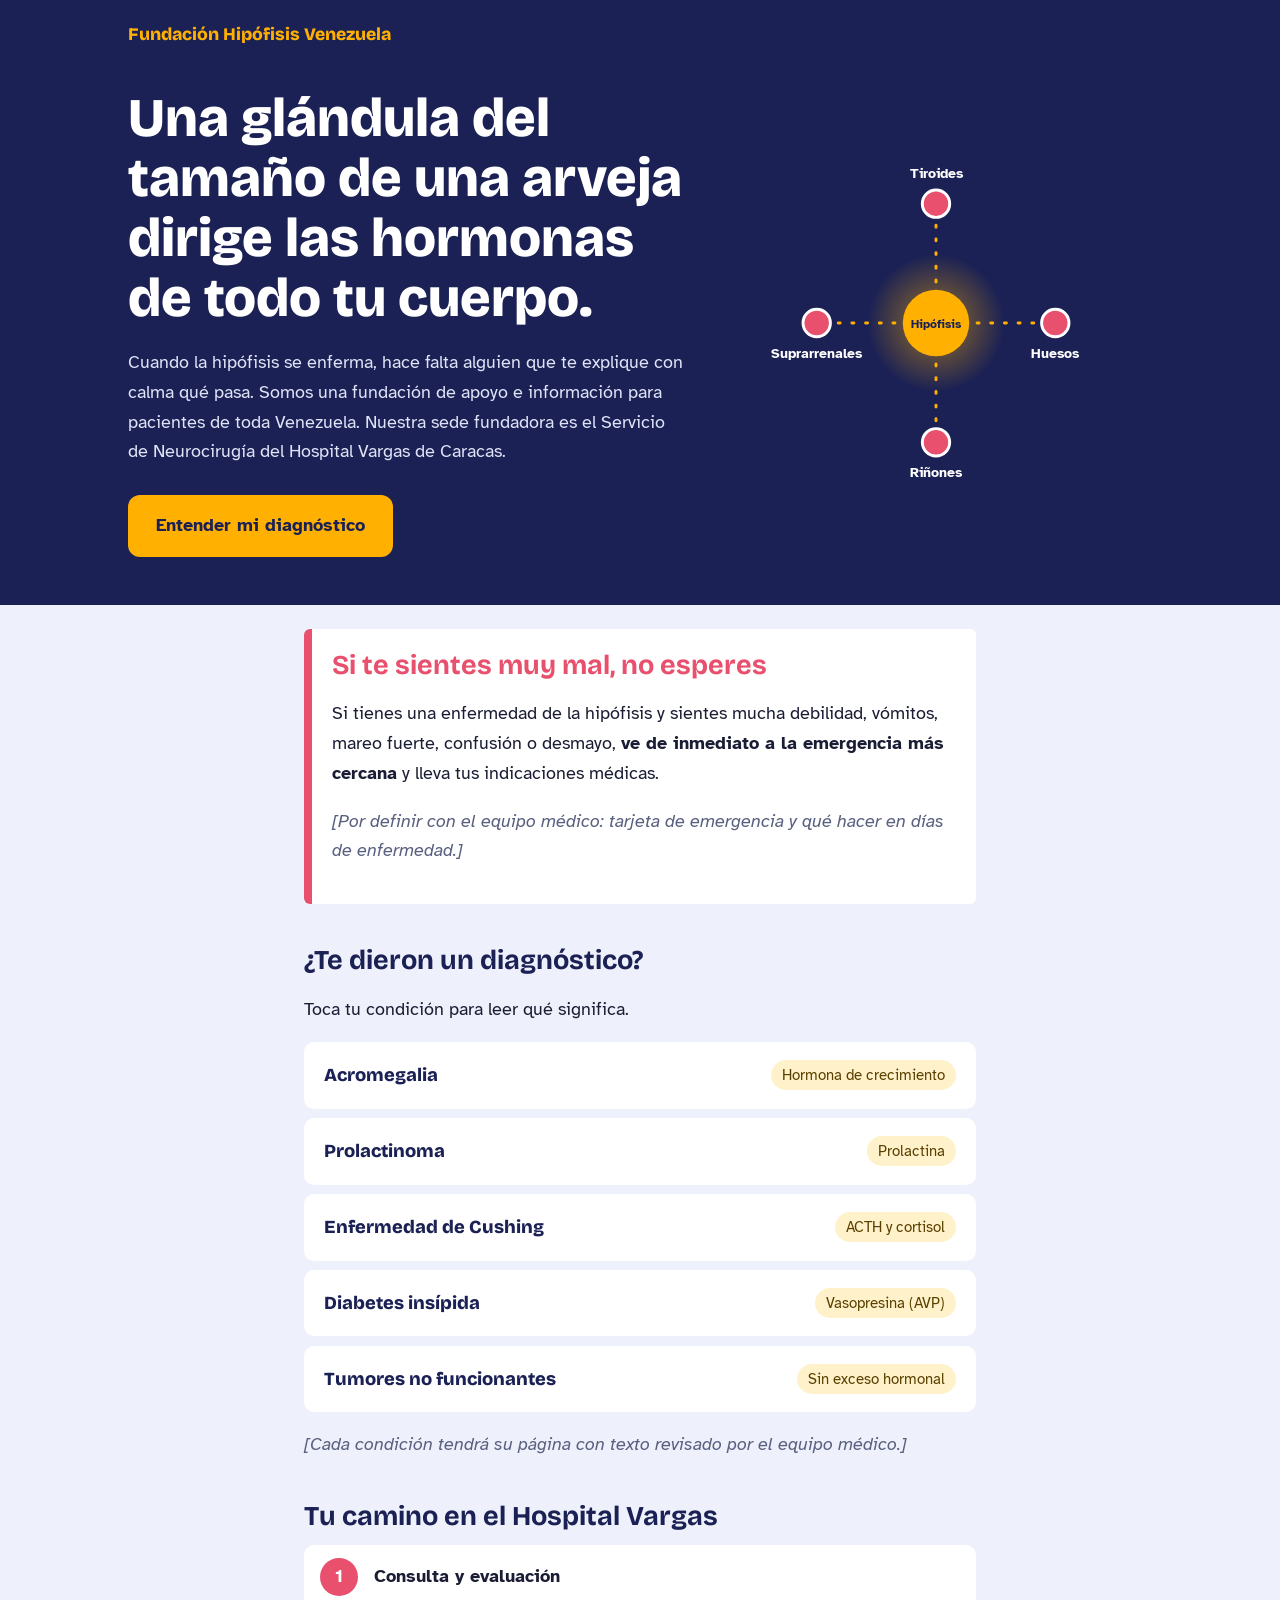
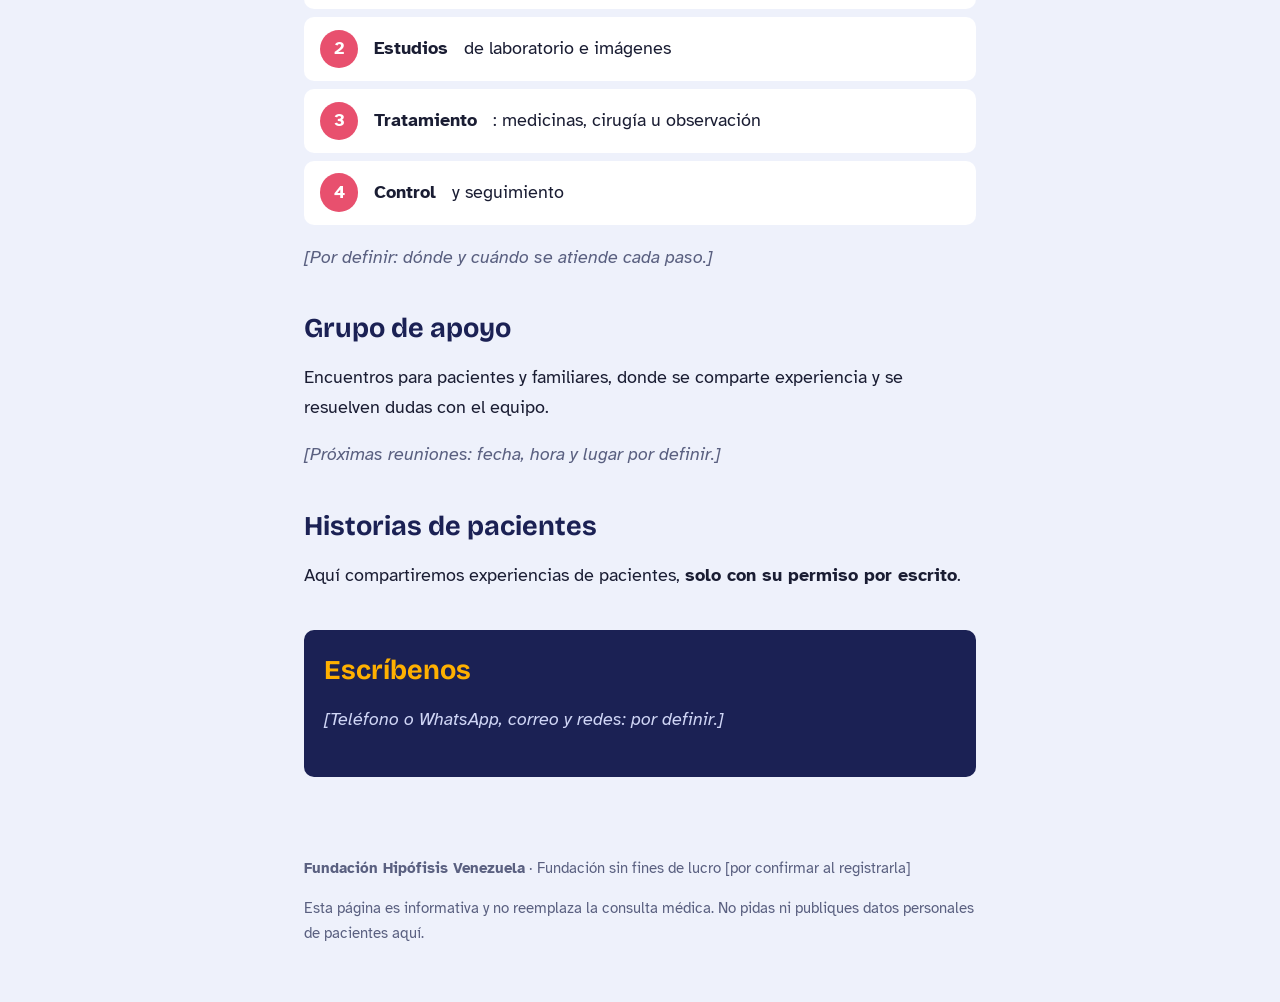
==== index.html @ edbc63cb "Página inicial de Fundación Hipófisis Venezuela Co-Authored-By: Claude Sonnet 5.5 <noreply@anthropic" ====
<!doctype html>
<html lang="es">
<head>
  <meta charset="utf-8">
  <meta name="viewport" content="width=device-width, initial-scale=1">
  <title>Fundación Hipófisis Venezuela</title>
  <meta name="description" content="Fundación Hipófisis Venezuela: información y apoyo para pacientes con enfermedades de la hipófisis. Sede fundadora: Hospital Vargas de Caracas.">
  <link rel="preconnect" href="https://fonts.googleapis.com">
  <link rel="preconnect" href="https://fonts.gstatic.com" crossorigin>
  <link rel="stylesheet" href="https://fonts.googleapis.com/css2?family=Atkinson+Hyperlegible:wght@400;700&family=Bricolage+Grotesque:opsz,wght@12..96,600;12..96,800&display=swap">
  <link rel="stylesheet" href="style.css">
</head>
<body>
  <header class="portada">
    <div class="marca">Fundación Hipófisis Venezuela</div>

    <div class="portada-contenido">
      <div class="portada-texto">
        <h1>Una glándula del tamaño de una arveja dirige las hormonas de todo tu cuerpo.</h1>
        <p>Cuando la hipófisis se enferma, hace falta alguien que te explique con calma qué pasa. Somos una fundación de apoyo e información para pacientes de toda Venezuela. Nuestra sede fundadora es el Servicio de Neurocirugía del Hospital Vargas de Caracas.</p>
        <a class="boton" href="#diagnostico">Entender mi diagnóstico</a>
      </div>

      <svg class="ilustracion" viewBox="0 0 360 360" role="img" aria-label="La hipófisis, al centro, envía mensajes hormonales a la tiroides, las suprarrenales, los huesos y los riñones">
        <defs>
          <radialGradient id="brillo">
            <stop offset="0" stop-color="#FFB000" stop-opacity=".55"/>
            <stop offset="1" stop-color="#FFB000" stop-opacity="0"/>
          </radialGradient>
        </defs>
        <g class="lineas" stroke="#FFB000" stroke-width="3" stroke-linecap="round" fill="none">
          <line x1="180" y1="180" x2="180" y2="70"/>
          <line x1="180" y1="180" x2="290" y2="180"/>
          <line x1="180" y1="180" x2="180" y2="290"/>
          <line x1="180" y1="180" x2="70" y2="180"/>
        </g>
        <circle cx="180" cy="180" r="70" fill="url(#brillo)"/>
        <circle cx="180" cy="180" r="34" fill="#FFB000"/>
        <g fill="#E8506E" stroke="#fff" stroke-width="3">
          <circle cx="180" cy="58" r="14"/>
          <circle cx="302" cy="180" r="14"/>
          <circle cx="180" cy="302" r="14"/>
          <circle cx="58" cy="180" r="14"/>
        </g>
        <g fill="#fff" font-family="Atkinson Hyperlegible, system-ui, sans-serif" font-size="14" font-weight="700" text-anchor="middle">
          <text x="180" y="32">Tiroides</text>
          <text x="302" y="216">Huesos</text>
          <text x="180" y="338">Riñones</text>
          <text x="58" y="216">Suprarrenales</text>
          <text x="180" y="185" fill="#1B2154" font-size="12">Hipófisis</text>
        </g>
      </svg>
    </div>
  </header>

  <main>
    <section class="emergencia" aria-labelledby="t-emergencia">
      <h2 id="t-emergencia">Si te sientes muy mal, no esperes</h2>
      <p>Si tienes una enfermedad de la hipófisis y sientes mucha debilidad, vómitos, mareo fuerte, confusión o desmayo, <strong>ve de inmediato a la emergencia más cercana</strong> y lleva tus indicaciones médicas.</p>
      <p class="nota">[Por definir con el equipo médico: tarjeta de emergencia y qué hacer en días de enfermedad.]</p>
    </section>

    <section id="diagnostico" aria-labelledby="t-diagnostico">
      <h2 id="t-diagnostico">¿Te dieron un diagnóstico?</h2>
      <p>Toca tu condición para leer qué significa.</p>

      <details>
        <summary><span class="nombre">Acromegalia</span><span class="hormona">Hormona de crecimiento</span></summary>
        <p>Hay demasiada hormona de crecimiento. Suele notarse de forma lenta, con cambios en manos, pies y rostro.</p>
      </details>
      <details>
        <summary><span class="nombre">Prolactinoma</span><span class="hormona">Prolactina</span></summary>
        <p>Es un tumor de la hipófisis que produce prolactina. Los síntomas dependen de la persona y del tamaño del tumor.</p>
      </details>
      <details>
        <summary><span class="nombre">Enfermedad de Cushing</span><span class="hormona">ACTH y cortisol</span></summary>
        <p>Un tumor de la hipófisis hace que el cuerpo produzca demasiado cortisol. Se desarrolla poco a poco.</p>
      </details>
      <details>
        <summary><span class="nombre">Diabetes insípida</span><span class="hormona">Vasopresina (AVP)</span></summary>
        <p>El cuerpo no retiene bien el agua: hay mucha sed y se orina en abundancia. También se llama déficit de AVP.</p>
      </details>
      <details>
        <summary><span class="nombre">Tumores no funcionantes</span><span class="hormona">Sin exceso hormonal</span></summary>
        <p>No producen hormonas de más, pero pueden presionar estructuras cercanas, como los nervios de la vista.</p>
      </details>

      <p class="nota">[Cada condición tendrá su página con texto revisado por el equipo médico.]</p>
    </section>

    <section aria-labelledby="t-camino">
      <h2 id="t-camino">Tu camino en el Hospital Vargas</h2>
      <ol class="pasos">
        <li><strong>Consulta y evaluación</strong></li>
        <li><strong>Estudios</strong> de laboratorio e imágenes</li>
        <li><strong>Tratamiento</strong>: medicinas, cirugía u observación</li>
        <li><strong>Control</strong> y seguimiento</li>
      </ol>
      <p class="nota">[Por definir: dónde y cuándo se atiende cada paso.]</p>
    </section>

    <section aria-labelledby="t-apoyo">
      <h2 id="t-apoyo">Grupo de apoyo</h2>
      <p>Encuentros para pacientes y familiares, donde se comparte experiencia y se resuelven dudas con el equipo.</p>
      <p class="nota">[Próximas reuniones: fecha, hora y lugar por definir.]</p>
    </section>

    <section aria-labelledby="t-historias">
      <h2 id="t-historias">Historias de pacientes</h2>
      <p>Aquí compartiremos experiencias de pacientes, <strong>solo con su permiso por escrito</strong>.</p>
    </section>

    <section id="contacto" class="contacto" aria-labelledby="t-contacto">
      <h2 id="t-contacto">Escríbenos</h2>
      <p class="nota">[Teléfono o WhatsApp, correo y redes: por definir.]</p>
    </section>
  </main>

  <footer>
    <p><strong>Fundación Hipófisis Venezuela</strong> · Fundación sin fines de lucro [por confirmar al registrarla]</p>
    <p>Esta página es informativa y no reemplaza la consulta médica. No pidas ni publiques datos personales de pacientes aquí.</p>
  </footer>
</body>
</html>
---- style.css ----
:root {
  --indigo: #1B2154;
  --guayaba: #E8506E;
  --mango: #FFB000;
  --hielo: #EEF1FB;
  --tinta: #1A1D33;
  --suave: #5a6080;
}

* { box-sizing: border-box; }

body {
  margin: 0;
  font-family: "Atkinson Hyperlegible", system-ui, sans-serif;
  font-size: 1.125rem;
  line-height: 1.65;
  color: var(--tinta);
  background: var(--hielo);
}

h1, h2, .marca, .nombre {
  font-family: "Bricolage Grotesque", "Atkinson Hyperlegible", system-ui, sans-serif;
}

a:focus-visible, summary:focus-visible {
  outline: 4px solid var(--mango);
  outline-offset: 3px;
}

/* Portada */
.portada {
  background: var(--indigo);
  color: #fff;
  padding: 1.25rem 1rem 3rem;
}
.marca {
  max-width: 64rem;
  margin: 0 auto 2.5rem;
  font-weight: 800;
  font-size: 1.1rem;
  color: var(--mango);
}
.portada-contenido {
  max-width: 64rem;
  margin: 0 auto;
  display: grid;
  gap: 2rem;
  align-items: center;
}
.portada h1 {
  font-size: clamp(2rem, 6vw, 3.4rem);
  line-height: 1.1;
  font-weight: 800;
  margin: 0 0 1.25rem;
}
.portada p { max-width: 38rem; margin: 0 0 1.75rem; color: #dfe3f7; }
.boton {
  display: inline-block;
  background: var(--mango);
  color: var(--indigo);
  font-weight: 700;
  padding: 1rem 1.75rem;
  border-radius: 12px;
  text-decoration: none;
  min-height: 3.25rem;
}
.boton:hover { background: #ffc233; }
.ilustracion { width: 100%; max-width: 22rem; justify-self: center; }

/* Único movimiento: mensajes que salen de la hipófisis */
.lineas line { stroke-dasharray: 2 12; animation: fluir 1.6s linear infinite; }
@keyframes fluir { to { stroke-dashoffset: -28; } }
@media (prefers-reduced-motion: reduce) {
  .lineas line { animation: none; }
}

@media (min-width: 52rem) {
  .portada-contenido { grid-template-columns: 1.3fr 1fr; }
}

/* Contenido */
main { max-width: 44rem; margin: 0 auto; padding: 1.5rem 1rem; }
section { margin: 0 0 2.5rem; }
h2 {
  font-size: 1.7rem;
  line-height: 1.2;
  color: var(--indigo);
  margin: 0 0 .75rem;
}
.nota { color: var(--suave); font-style: italic; }

.emergencia {
  background: #fff;
  border-left: 8px solid var(--guayaba);
  border-radius: 6px;
  padding: 1.25rem;
}
.emergencia h2 { color: var(--guayaba); }

/* Condiciones: cada una muestra su hormona */
details {
  background: #fff;
  border-radius: 10px;
  margin: 0 0 .6rem;
  border: 2px solid transparent;
}
details[open] { border-color: var(--indigo); }
summary {
  cursor: pointer;
  list-style: none;
  padding: 1rem 1.1rem;
  min-height: 3.5rem;
  display: flex;
  flex-wrap: wrap;
  justify-content: space-between;
  align-items: center;
  gap: .4rem .75rem;
}
summary::-webkit-details-marker { display: none; }
.nombre { font-weight: 800; font-size: 1.15rem; color: var(--indigo); }
.hormona {
  font-size: .95rem;
  background: #FFF1C9;
  color: #5a4000;
  padding: .15rem .7rem;
  border-radius: 99px;
}
details p { margin: 0; padding: 0 1.1rem 1.1rem; }

/* Pasos: aquí sí hay una secuencia */
.pasos { list-style: none; margin: 0 0 1rem; padding: 0; counter-reset: paso; }
.pasos li {
  counter-increment: paso;
  display: flex;
  align-items: center;
  gap: 1rem;
  background: #fff;
  padding: .8rem 1rem;
  border-radius: 10px;
  margin-bottom: .5rem;
}
.pasos li::before {
  content: counter(paso);
  flex: none;
  width: 2.4rem;
  height: 2.4rem;
  border-radius: 50%;
  background: var(--guayaba);
  color: #fff;
  font-weight: 800;
  display: grid;
  place-items: center;
}

.contacto {
  background: var(--indigo);
  color: #fff;
  padding: 1.5rem 1.25rem;
  border-radius: 10px;
}
.contacto h2 { color: var(--mango); }
.contacto .nota { color: #cfd5f5; }

footer {
  max-width: 44rem;
  margin: 0 auto;
  padding: 0 1rem 2.5rem;
  font-size: .95rem;
  color: var(--suave);
}
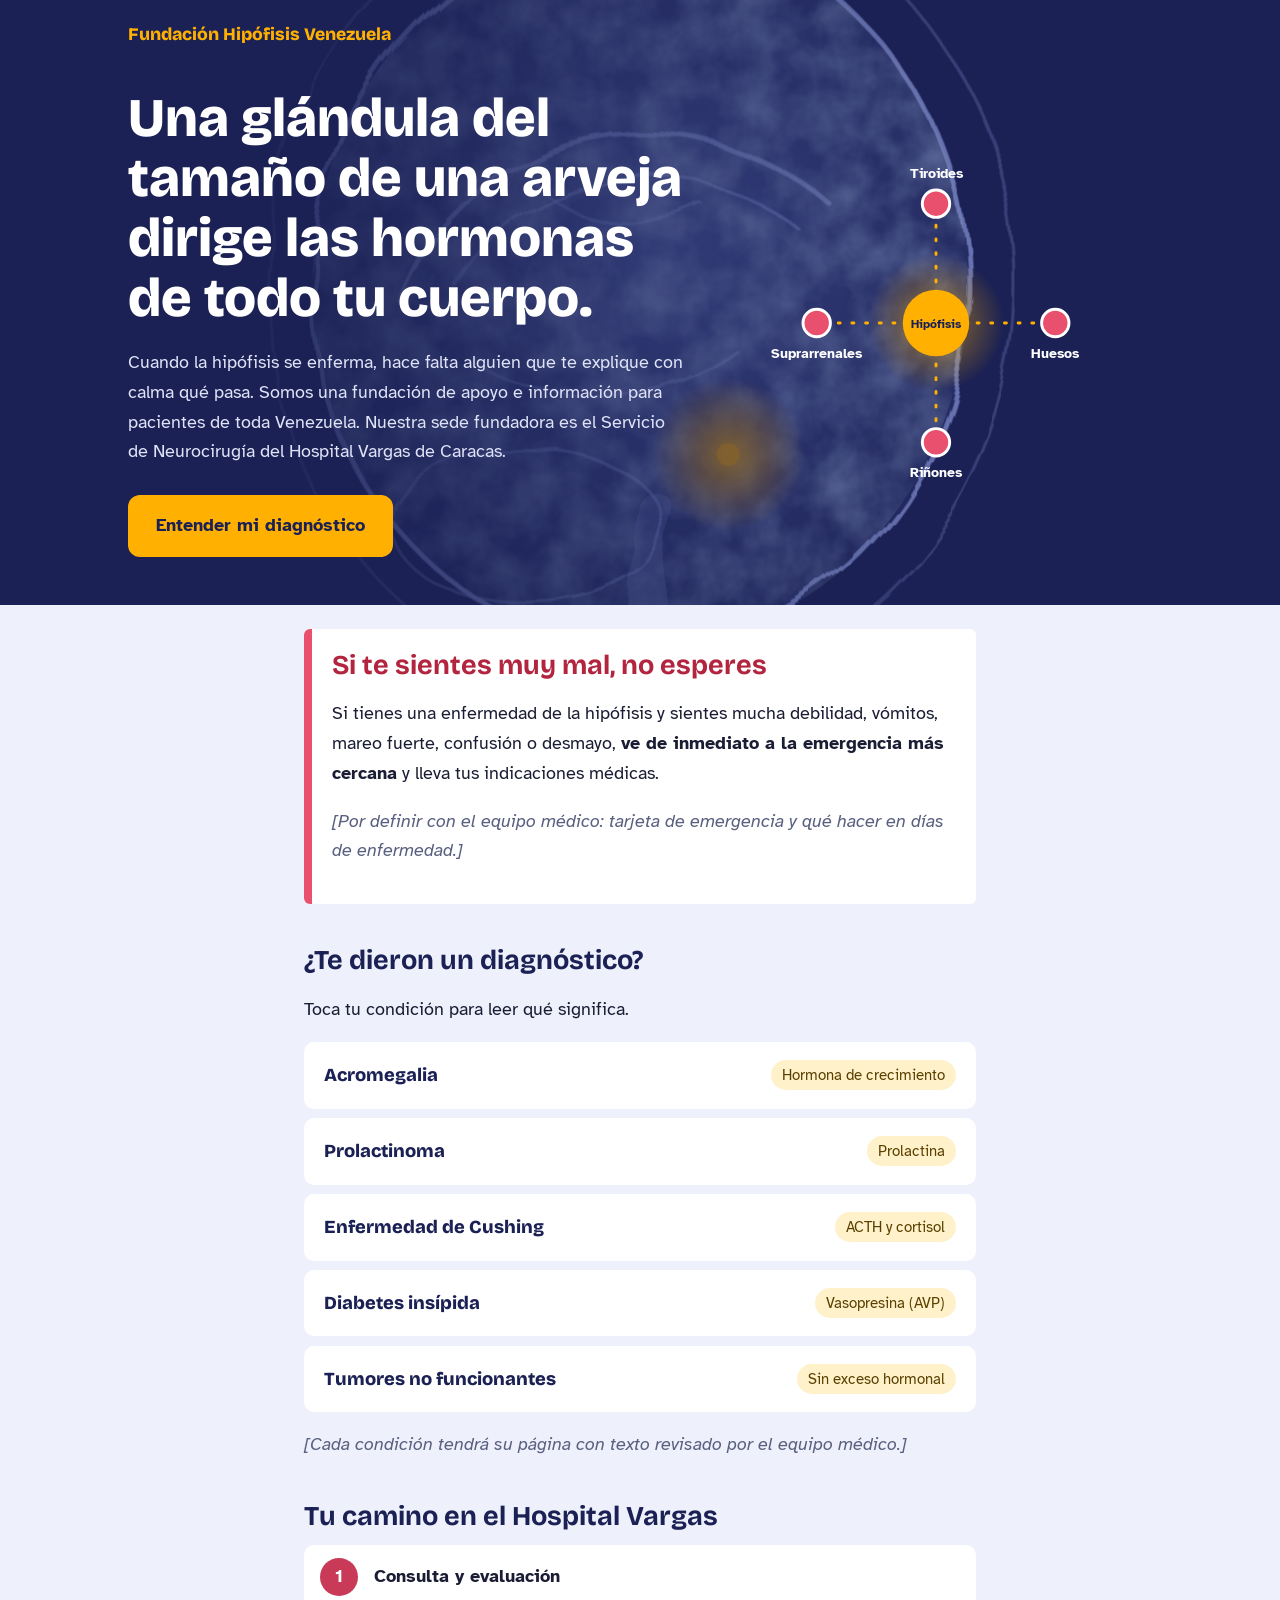
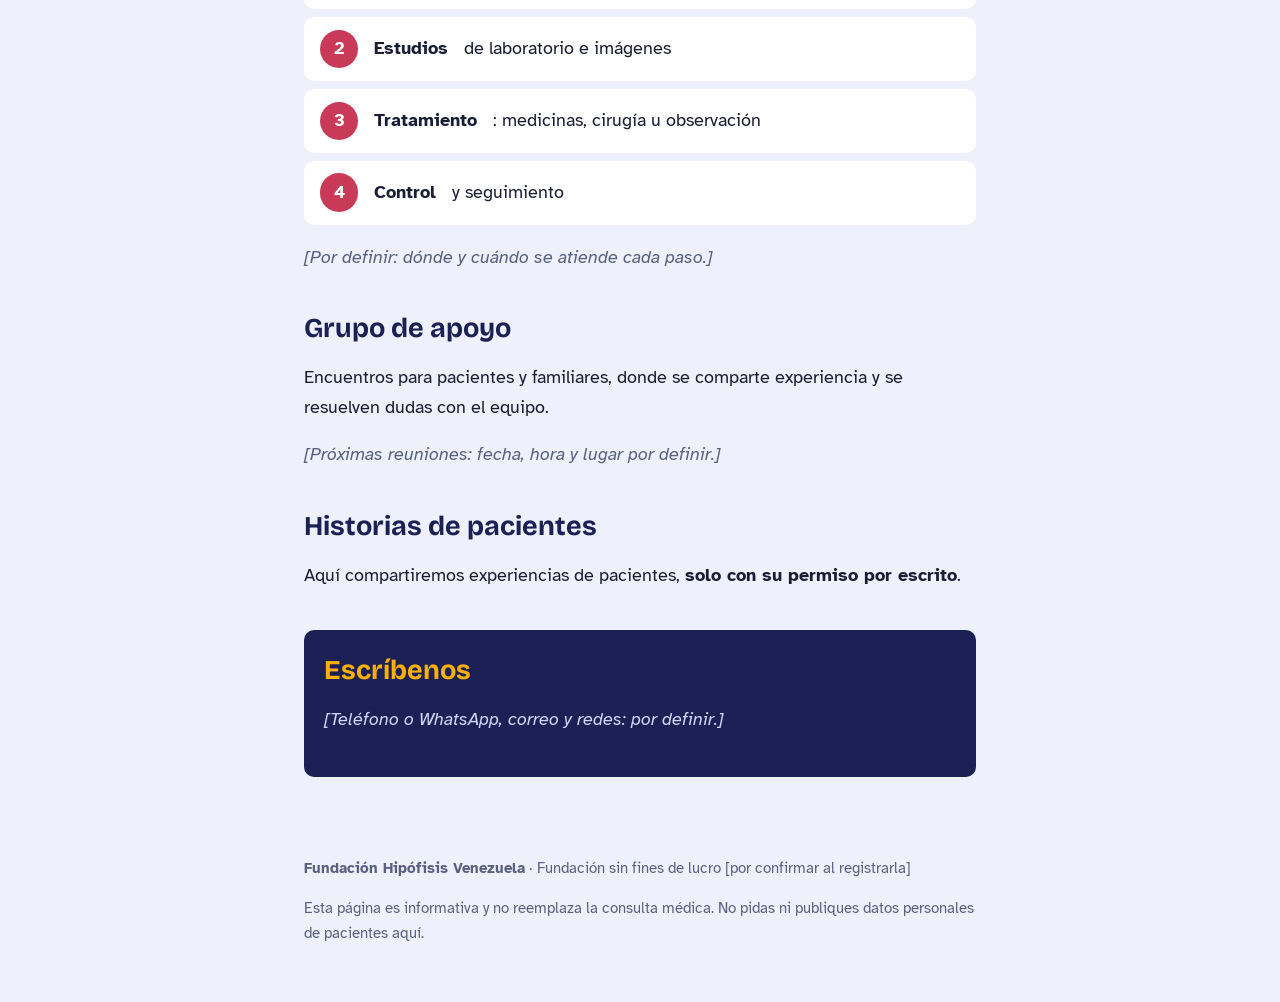
==== commit 302dd02f: "Fondo estilo resonancia, mejor contraste, vista previa al compartir y accesibilidad Co-Authored-By: " ====
--- a/index.html
+++ b/index.html
@@ -5,13 +5,53 @@
   <meta name="viewport" content="width=device-width, initial-scale=1">
   <title>Fundación Hipófisis Venezuela</title>
   <meta name="description" content="Fundación Hipófisis Venezuela: información y apoyo para pacientes con enfermedades de la hipófisis. Sede fundadora: Hospital Vargas de Caracas.">
+  <meta name="theme-color" content="#1B2154">
+  <meta property="og:type" content="website">
+  <meta property="og:locale" content="es_VE">
+  <meta property="og:title" content="Fundación Hipófisis Venezuela">
+  <meta property="og:description" content="Información y apoyo para pacientes con enfermedades de la hipófisis.">
+  <link rel="icon" href="data:image/svg+xml,%3Csvg xmlns='http://www.w3.org/2000/svg' viewBox='0 0 32 32'%3E%3Crect width='32' height='32' rx='8' fill='%231B2154'/%3E%3Ccircle cx='16' cy='16' r='7' fill='%23FFB000'/%3E%3C/svg%3E">
   <link rel="preconnect" href="https://fonts.googleapis.com">
   <link rel="preconnect" href="https://fonts.gstatic.com" crossorigin>
   <link rel="stylesheet" href="https://fonts.googleapis.com/css2?family=Atkinson+Hyperlegible:wght@400;700&family=Bricolage+Grotesque:opsz,wght@12..96,600;12..96,800&display=swap">
   <link rel="stylesheet" href="style.css">
 </head>
 <body>
+  <a class="saltar" href="#diagnostico">Ir al contenido</a>
   <header class="portada">
+    <svg class="fondo" viewBox="0 0 800 600" preserveAspectRatio="xMidYMid slice" aria-hidden="true" focusable="false">
+      <defs>
+        <filter id="grano" x="0" y="0" width="100%" height="100%">
+          <feTurbulence type="fractalNoise" baseFrequency=".035" numOctaves="4" seed="7" result="ruido"/>
+          <feColorMatrix in="ruido" type="matrix" values="0 0 0 0 .55  0 0 0 0 .7  0 0 0 0 1  0 0 0 1.6 -.45"/>
+        </filter>
+        <filter id="organico" x="-10%" y="-10%" width="120%" height="120%">
+          <feTurbulence type="fractalNoise" baseFrequency=".02" numOctaves="2" seed="3" result="o"/>
+          <feDisplacementMap in="SourceGraphic" in2="o" scale="14"/>
+        </filter>
+        <radialGradient id="cerebro" cx=".5" cy=".45" r=".6">
+          <stop offset="0" stop-color="#8fa6ff" stop-opacity=".55"/>
+          <stop offset="1" stop-color="#8fa6ff" stop-opacity=".08"/>
+        </radialGradient>
+        <radialGradient id="selar">
+          <stop offset="0" stop-color="#FFB000" stop-opacity=".95"/>
+          <stop offset="1" stop-color="#FFB000" stop-opacity="0"/>
+        </radialGradient>
+        <clipPath id="recorte"><ellipse cx="400" cy="290" rx="205" ry="225"/></clipPath>
+      </defs>
+      <g filter="url(#organico)" fill="none" stroke="#a9b8ff" stroke-linecap="round">
+        <ellipse cx="400" cy="290" rx="235" ry="255" stroke-width="2" opacity=".35"/>
+        <ellipse cx="400" cy="290" rx="205" ry="225" fill="url(#cerebro)" stroke-width="3" opacity=".9"/>
+        <path d="M250 300c40-110 180-140 270-60" stroke-width="3" opacity=".7"/>
+        <path d="M285 290c40-70 150-90 215-35" stroke-width="2" opacity=".5"/>
+        <path d="M330 220c20 30 70 40 110 20M300 340c50 30 120 20 160-10" stroke-width="2" opacity=".4"/>
+        <path d="M410 430c-10 50-5 100 5 160" stroke-width="22" opacity=".25"/>
+        <ellipse cx="330" cy="440" rx="85" ry="48" stroke-width="2" opacity=".45"/>
+      </g>
+      <rect width="800" height="600" filter="url(#grano)" clip-path="url(#recorte)" opacity=".55"/>
+      <circle cx="455" cy="395" r="48" fill="url(#selar)"/>
+      <circle cx="455" cy="395" r="7" fill="#FFB000"/>
+    </svg>
     <div class="marca">Fundación Hipófisis Venezuela</div>
 
     <div class="portada-contenido">
--- a/style.css
+++ b/style.css
@@ -29,10 +29,38 @@
 
 /* Portada */
 .portada {
+  position: relative;
+  overflow: hidden;
   background: var(--indigo);
   color: #fff;
   padding: 1.25rem 1rem 3rem;
 }
+/* Imagen estilo resonancia, dibujada para la fundación; se desvanece hacia el texto */
+.fondo {
+  position: absolute;
+  inset: 0;
+  width: 100%;
+  height: 100%;
+  opacity: .6;
+  pointer-events: none;
+  -webkit-mask-image: linear-gradient(to right, transparent 5%, #000 75%);
+  mask-image: linear-gradient(to right, transparent 5%, #000 75%);
+}
+.marca, .portada-contenido { position: relative; }
+@media (max-width: 51.99rem) { .fondo { opacity: .3; } }
+
+.saltar {
+  position: absolute;
+  left: 1rem;
+  top: -4rem;
+  z-index: 10;
+  background: var(--mango);
+  color: var(--indigo);
+  font-weight: 700;
+  padding: .75rem 1rem;
+  border-radius: 8px;
+}
+.saltar:focus { top: 1rem; }
 .marca {
   max-width: 64rem;
   margin: 0 auto 2.5rem;
@@ -95,7 +123,7 @@
   border-radius: 6px;
   padding: 1.25rem;
 }
-.emergencia h2 { color: var(--guayaba); }
+.emergencia h2 { color: #B3243F; }
 
 /* Condiciones: cada una muestra su hormona */
 details {
@@ -145,7 +173,7 @@
   width: 2.4rem;
   height: 2.4rem;
   border-radius: 50%;
-  background: var(--guayaba);
+  background: #C93A58;
   color: #fff;
   font-weight: 800;
   display: grid;
